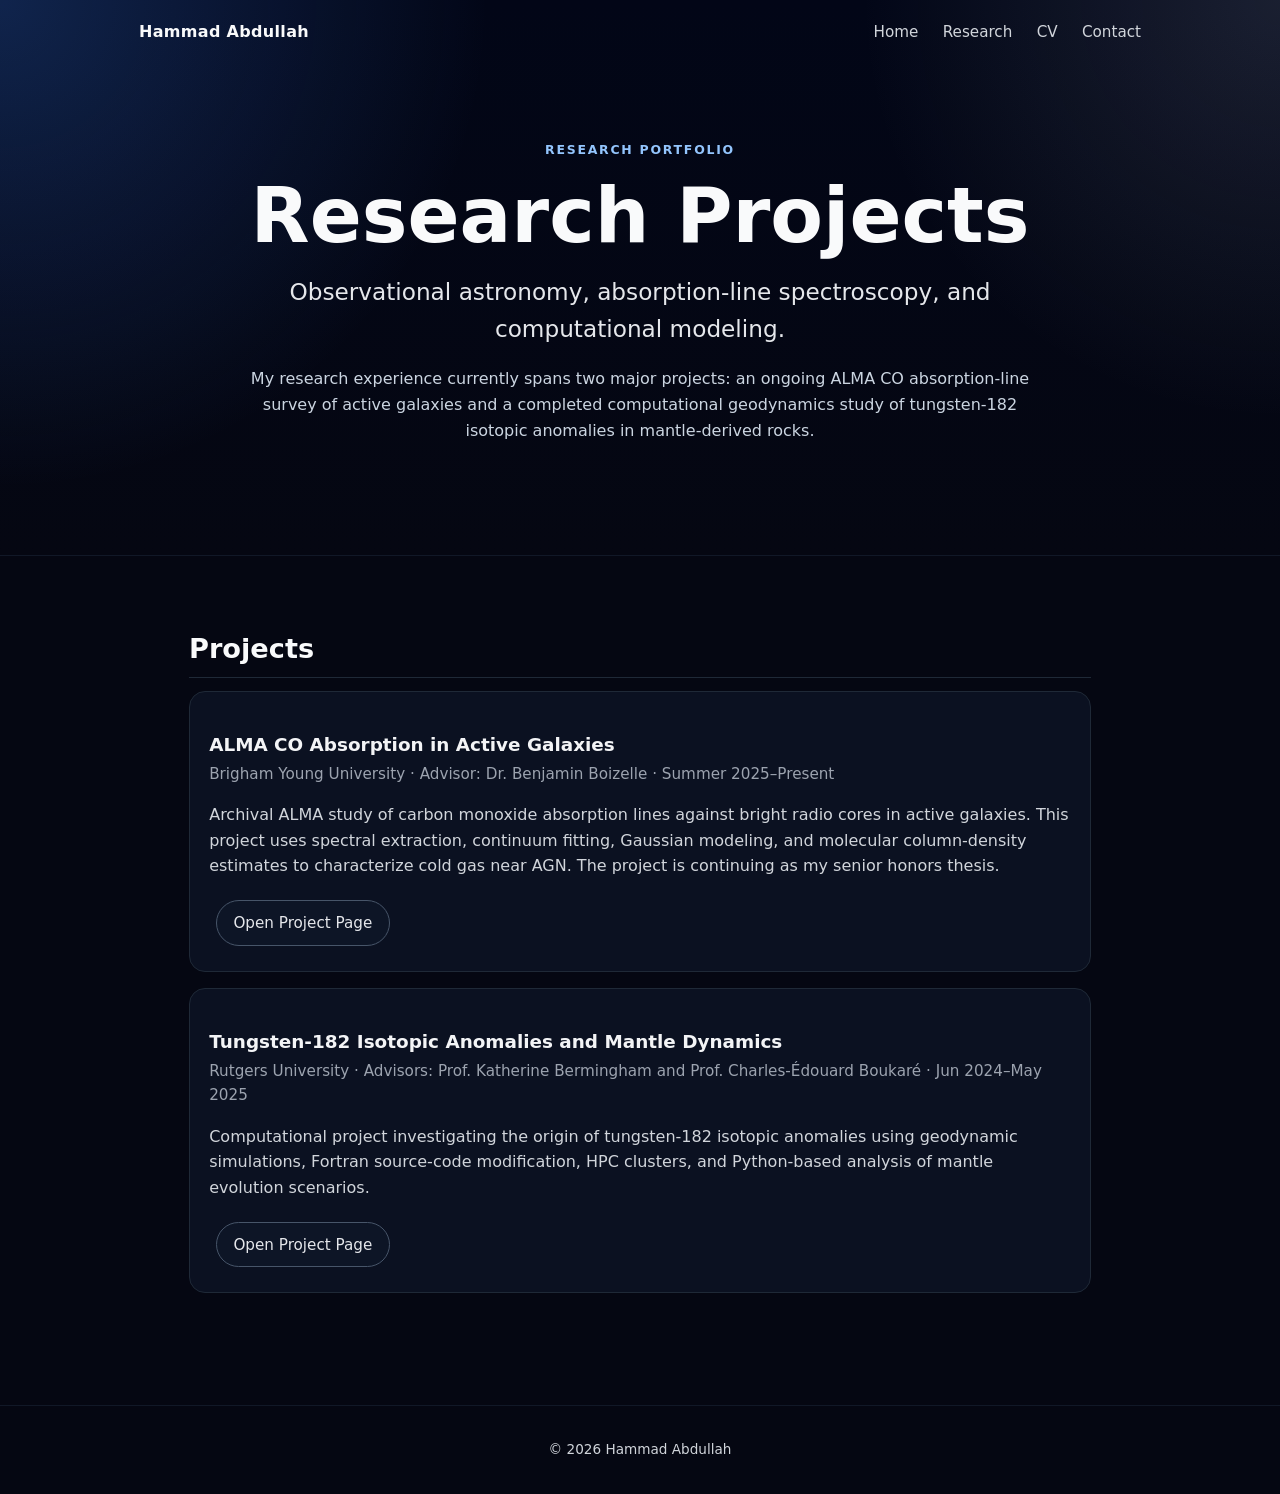
==== research/index.html @ 2f521e20 "Add initial research portfolio HTML structure" ====
<!DOCTYPE html>
<html lang="en">
<head>
  <meta charset="UTF-8">
  <title>Research | Hammad Abdullah</title>
  <meta name="viewport" content="width=device-width, initial-scale=1">
  <link rel="stylesheet" href="../style.css">
</head>

<body>
  <header class="hero">
    <nav class="nav">
      <a href="../index.html" class="nav-name">Hammad Abdullah</a>
      <div class="nav-links">
        <a href="../index.html">Home</a>
        <a href="index.html">Research</a>
        <a href="../cv.pdf" target="_blank">CV</a>
        <a href="../index.html#contact">Contact</a>
      </div>
    </nav>

    <div class="hero-inner">
      <p class="eyebrow">Research Portfolio</p>
      <h1>Research Projects</h1>
      <p class="tagline">
        Observational astronomy, absorption-line spectroscopy, and computational modeling.
      </p>
      <p class="sub">
        My research experience currently spans two major projects: an ongoing ALMA CO absorption-line
        survey of active galaxies and a completed computational geodynamics study of tungsten-182 isotopic
        anomalies in mantle-derived rocks.
      </p>
    </div>
  </header>

  <main class="container">
    <section>
      <h2>Projects</h2>

      <div class="project-grid">
        <div class="project-card">
          <h3>ALMA CO Absorption in Active Galaxies</h3>
          <p class="meta">
            Brigham Young University · Advisor: Dr. Benjamin Boizelle · Summer 2025–Present
          </p>
          <p>
            Archival ALMA study of carbon monoxide absorption lines against bright radio cores in active
            galaxies. This project uses spectral extraction, continuum fitting, Gaussian modeling, and
            molecular column-density estimates to characterize cold gas near AGN. The project is continuing
            as my senior honors thesis.
          </p>
          <a class="button-link" href="alma-absorption.html">Open Project Page</a>
        </div>

        <div class="project-card">
          <h3>Tungsten-182 Isotopic Anomalies and Mantle Dynamics</h3>
          <p class="meta">
            Rutgers University · Advisors: Prof. Katherine Bermingham and Prof. Charles-Édouard Boukaré · Jun 2024–May 2025
          </p>
          <p>
            Computational project investigating the origin of tungsten-182 isotopic anomalies using
            geodynamic simulations, Fortran source-code modification, HPC clusters, and Python-based
            analysis of mantle evolution scenarios.
          </p>
          <a class="button-link" href="tungsten-182.html">Open Project Page</a>
        </div>
      </div>
    </section>
  </main>

  <footer class="footer">
    <p>&copy; <span id="year"></span> Hammad Abdullah</p>
  </footer>

  <script>
    document.getElementById("year").textContent = new Date().getFullYear();
  </script>
</body>
</html>
---- style.css ----
* {
  box-sizing: border-box;
}

html {
  scroll-behavior: smooth;
}

body {
  margin: 0;
  font-family: system-ui, -apple-system, BlinkMacSystemFont, "Segoe UI", sans-serif;
  line-height: 1.6;
  background-color: #050712;
  color: #e5e7eb;
}

a {
  color: #93c5fd;
}

a:hover {
  color: #bfdbfe;
}

.nav {
  max-width: 1050px;
  margin: 0 auto;
  padding: 1.2rem 1.5rem;
  display: flex;
  justify-content: space-between;
  align-items: center;
}

.nav-name {
  color: #f9fafb;
  text-decoration: none;
  font-weight: 700;
  letter-spacing: 0.02em;
}

.nav-links a {
  margin-left: 1.2rem;
  text-decoration: none;
  color: #d1d5db;
  font-size: 0.95rem;
}

.nav-links a:hover {
  color: #ffffff;
}

.hero {
  background:
    radial-gradient(circle at top left, rgba(59, 130, 246, 0.24), transparent 35%),
    radial-gradient(circle at top right, rgba(148, 163, 184, 0.16), transparent 30%),
    linear-gradient(180deg, #020617 0%, #050712 100%);
  border-bottom: 1px solid #111827;
}

.hero-inner {
  max-width: 900px;
  margin: 0 auto;
  padding: 4rem 1.5rem 5rem;
  text-align: center;
}

.eyebrow {
  text-transform: uppercase;
  letter-spacing: 0.14em;
  color: #93c5fd;
  font-size: 0.78rem;
  font-weight: 700;
  margin-bottom: 1rem;
}

.hero h1 {
  font-size: clamp(2.4rem, 6vw, 4.8rem);
  line-height: 1.05;
  margin: 0 0 1rem;
  color: #f9fafb;
}

.tagline {
  font-size: clamp(1.1rem, 2vw, 1.45rem);
  color: #e5e7eb;
  max-width: 850px;
  margin: 0 auto 1.2rem;
}

.sub {
  font-size: 1rem;
  color: #cbd5e1;
  max-width: 800px;
  margin: 0 auto 2rem;
}

.hero-links a,
.button-link {
  display: inline-block;
  margin: 0.35rem 0.4rem;
  padding: 0.6rem 1.05rem;
  border-radius: 999px;
  border: 1px solid #475569;
  text-decoration: none;
  color: #e5e7eb;
  background-color: rgba(15, 23, 42, 0.65);
  font-size: 0.95rem;
}

.hero-links a:hover,
.button-link:hover {
  background-color: #1e293b;
  color: #ffffff;
}

.container {
  max-width: 950px;
  margin: 0 auto;
  padding: 3rem 1.5rem 4rem;
}

section {
  margin-bottom: 3rem;
}

h2 {
  font-size: 1.7rem;
  margin-bottom: 0.8rem;
  border-bottom: 1px solid #1f2937;
  padding-bottom: 0.4rem;
  color: #f9fafb;
}

h3 {
  font-size: 1.15rem;
  margin-top: 1.2rem;
  margin-bottom: 0.35rem;
  color: #f3f4f6;
}

p {
  color: #d1d5db;
}

ul {
  padding-left: 1.2rem;
}

li {
  margin-bottom: 0.35rem;
}

.statement-card {
  border: 1px solid #1f2937;
  border-radius: 18px;
  padding: 1.5rem;
  background: linear-gradient(180deg, rgba(15, 23, 42, 0.95), rgba(15, 23, 42, 0.55));
}

.grid {
  display: grid;
  grid-template-columns: repeat(2, minmax(0, 1fr));
  gap: 1rem;
}

.card,
.project-preview,
.project-card {
  border: 1px solid #1f2937;
  border-radius: 16px;
  padding: 1.2rem;
  background-color: rgba(15, 23, 42, 0.65);
}

.project-preview {
  margin-bottom: 1rem;
}

.project-grid {
  display: grid;
  grid-template-columns: 1fr;
  gap: 1rem;
}

.meta {
  color: #9ca3af;
  font-size: 0.95rem;
  margin-top: -0.2rem;
}

.text-link {
  text-decoration: none;
  font-weight: 700;
}

.skill-list {
  columns: 2;
}

.deliverables {
  list-style: none;
  padding-left: 0;
}

.deliverables li {
  border: 1px solid #1f2937;
  border-radius: 12px;
  padding: 0.75rem 0.9rem;
  margin-bottom: 0.6rem;
  background-color: rgba(15, 23, 42, 0.5);
}

.footer {
  text-align: center;
  padding: 1.2rem 0;
  font-size: 0.85rem;
  color: #6b7280;
  border-top: 1px solid #111827;
}

@media (max-width: 700px) {
  .nav {
    flex-direction: column;
    gap: 0.8rem;
  }

  .nav-links a {
    margin: 0 0.5rem;
  }

  .hero-inner {
    padding: 3rem 1.2rem 4rem;
  }

  .grid {
    grid-template-columns: 1fr;
  }

  .skill-list {
    columns: 1;
  }
}
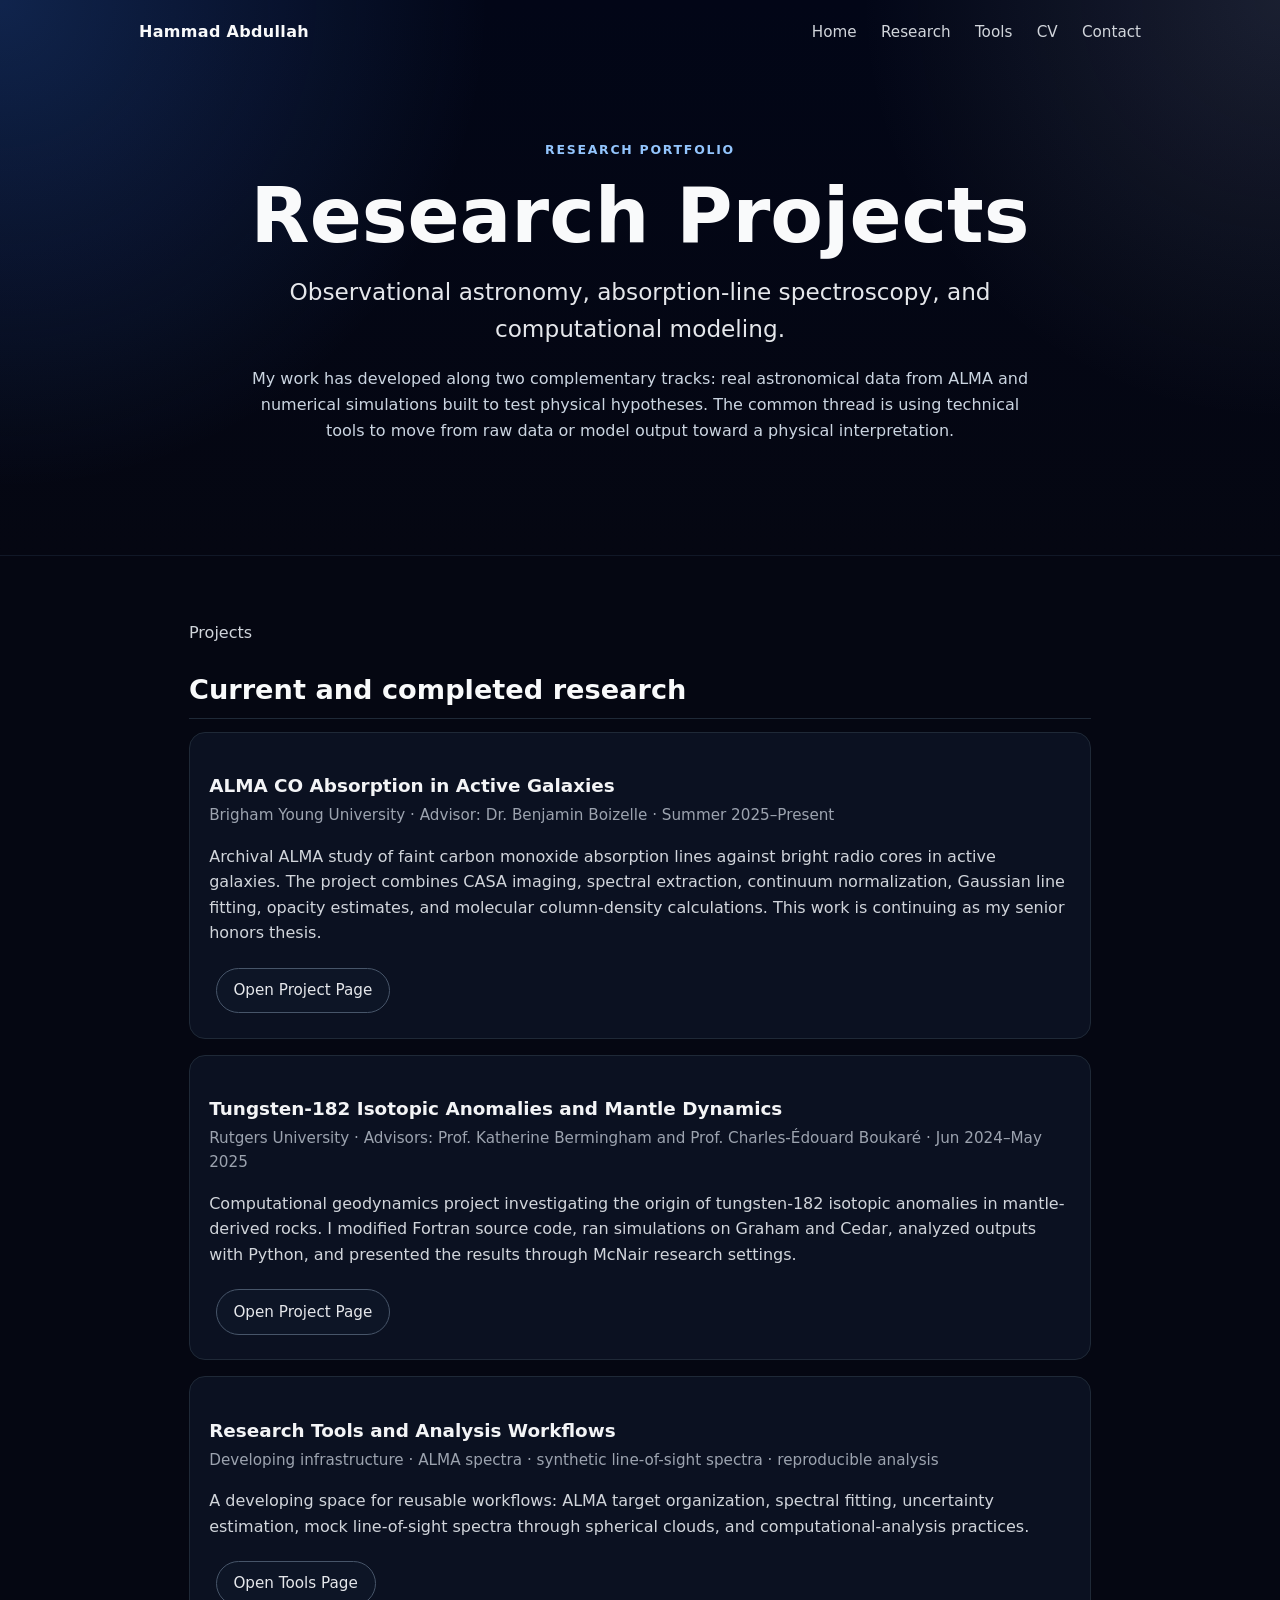
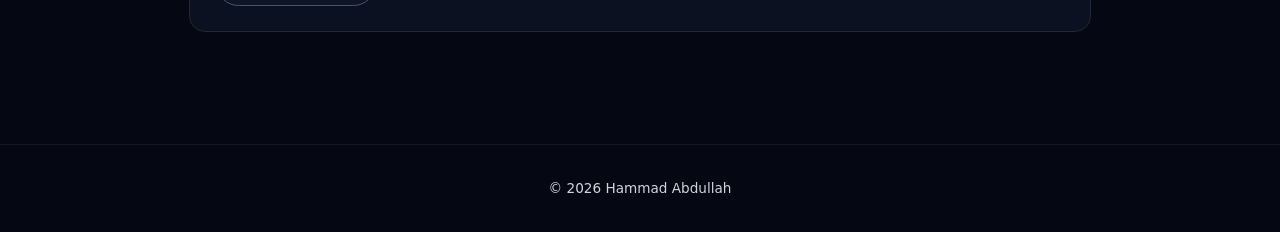
==== commit eb9088bd: "Add files via upload" ====
--- a/research/index.html
+++ b/research/index.html
@@ -4,6 +4,7 @@
   <meta charset="UTF-8">
   <title>Research | Hammad Abdullah</title>
   <meta name="viewport" content="width=device-width, initial-scale=1">
+  <meta name="description" content="Research projects by Hammad Abdullah in ALMA CO absorption, active galaxies, tungsten-182 mantle dynamics, and numerical modeling.">
   <link rel="stylesheet" href="../style.css">
 </head>
 
@@ -14,6 +15,7 @@
       <div class="nav-links">
         <a href="../index.html">Home</a>
         <a href="index.html">Research</a>
+        <a href="tools.html">Tools</a>
         <a href="../cv.pdf" target="_blank">CV</a>
         <a href="../index.html#contact">Contact</a>
       </div>
@@ -26,43 +28,67 @@
         Observational astronomy, absorption-line spectroscopy, and computational modeling.
       </p>
       <p class="sub">
-        My research experience currently spans two major projects: an ongoing ALMA CO absorption-line
-        survey of active galaxies and a completed computational geodynamics study of tungsten-182 isotopic
-        anomalies in mantle-derived rocks.
+        My work has developed along two complementary tracks: real astronomical data from ALMA and numerical simulations
+        built to test physical hypotheses. The common thread is using technical tools to move from raw data or model output
+        toward a physical interpretation.
       </p>
     </div>
   </header>
 
   <main class="container">
     <section>
-      <h2>Projects</h2>
+      <p class="section-kicker">Projects</p>
+      <h2>Current and completed research</h2>
 
       <div class="project-grid">
         <div class="project-card">
-          <h3>ALMA CO Absorption in Active Galaxies</h3>
-          <p class="meta">
-            Brigham Young University · Advisor: Dr. Benjamin Boizelle · Summer 2025–Present
-          </p>
-          <p>
-            Archival ALMA study of carbon monoxide absorption lines against bright radio cores in active
-            galaxies. This project uses spectral extraction, continuum fitting, Gaussian modeling, and
-            molecular column-density estimates to characterize cold gas near AGN. The project is continuing
-            as my senior honors thesis.
-          </p>
-          <a class="button-link" href="alma-absorption.html">Open Project Page</a>
+          <div>
+            <h3>ALMA CO Absorption in Active Galaxies</h3>
+            <p class="meta">
+              Brigham Young University · Advisor: Dr. Benjamin Boizelle · Summer 2025–Present
+            </p>
+            <p>
+              Archival ALMA study of faint carbon monoxide absorption lines against bright radio cores in active galaxies.
+              The project combines CASA imaging, spectral extraction, continuum normalization, Gaussian line fitting,
+              opacity estimates, and molecular column-density calculations. This work is continuing as my senior honors thesis.
+            </p>
+          </div>
+          <div class="project-actions">
+            <a class="button-link" href="alma-absorption.html">Open Project Page</a>
+          </div>
         </div>
 
         <div class="project-card">
-          <h3>Tungsten-182 Isotopic Anomalies and Mantle Dynamics</h3>
-          <p class="meta">
-            Rutgers University · Advisors: Prof. Katherine Bermingham and Prof. Charles-Édouard Boukaré · Jun 2024–May 2025
-          </p>
-          <p>
-            Computational project investigating the origin of tungsten-182 isotopic anomalies using
-            geodynamic simulations, Fortran source-code modification, HPC clusters, and Python-based
-            analysis of mantle evolution scenarios.
-          </p>
-          <a class="button-link" href="tungsten-182.html">Open Project Page</a>
+          <div>
+            <h3>Tungsten-182 Isotopic Anomalies and Mantle Dynamics</h3>
+            <p class="meta">
+              Rutgers University · Advisors: Prof. Katherine Bermingham and Prof. Charles-Édouard Boukaré · Jun 2024–May 2025
+            </p>
+            <p>
+              Computational geodynamics project investigating the origin of tungsten-182 isotopic anomalies in mantle-derived rocks.
+              I modified Fortran source code, ran simulations on Graham and Cedar, analyzed outputs with Python, and presented
+              the results through McNair research settings.
+            </p>
+          </div>
+          <div class="project-actions">
+            <a class="button-link" href="tungsten-182.html">Open Project Page</a>
+          </div>
+        </div>
+
+        <div class="project-card">
+          <div>
+            <h3>Research Tools and Analysis Workflows</h3>
+            <p class="meta">
+              Developing infrastructure · ALMA spectra · synthetic line-of-sight spectra · reproducible analysis
+            </p>
+            <p>
+              A developing space for reusable workflows: ALMA target organization, spectral fitting, uncertainty estimation,
+              mock line-of-sight spectra through spherical clouds, and computational-analysis practices.
+            </p>
+          </div>
+          <div class="project-actions">
+            <a class="button-link" href="tools.html">Open Tools Page</a>
+          </div>
         </div>
       </div>
     </section>
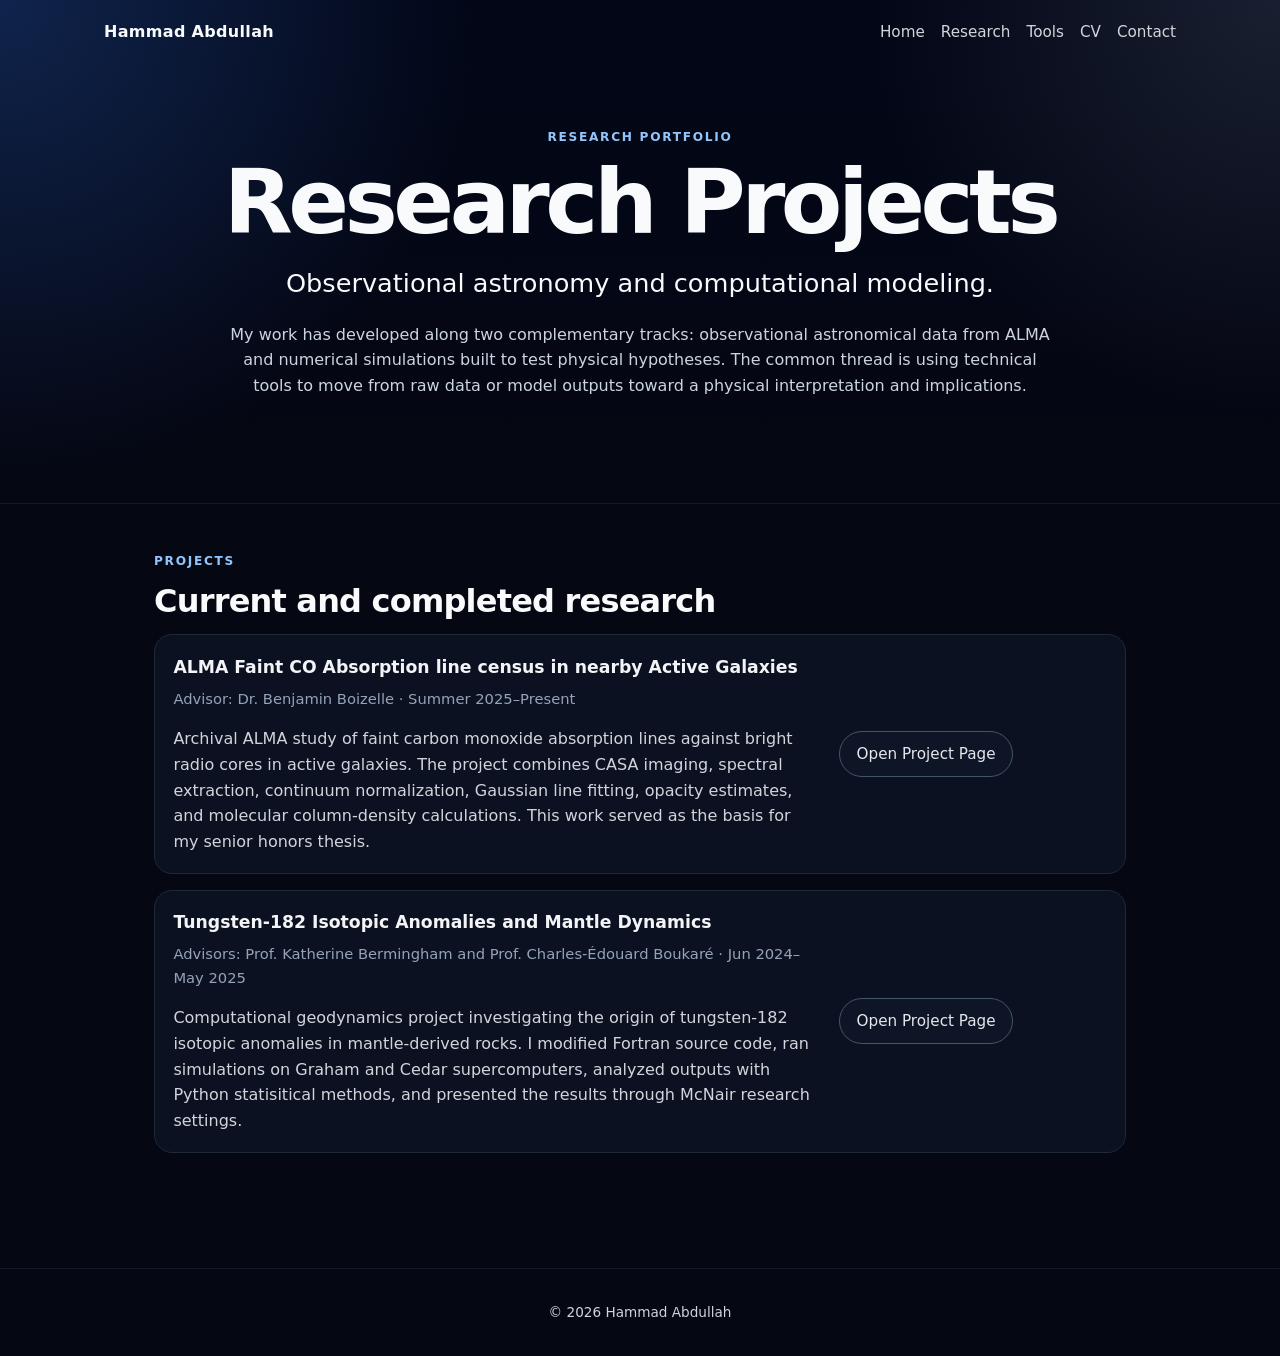
==== commit 995fce6c: "Revise research project details in index.html Updated project descriptions and titles for clarity an" ====
--- a/research/index.html
+++ b/research/index.html
@@ -25,12 +25,12 @@
       <p class="eyebrow">Research Portfolio</p>
       <h1>Research Projects</h1>
       <p class="tagline">
-        Observational astronomy, absorption-line spectroscopy, and computational modeling.
+        Observational astronomy and computational modeling.
       </p>
       <p class="sub">
-        My work has developed along two complementary tracks: real astronomical data from ALMA and numerical simulations
-        built to test physical hypotheses. The common thread is using technical tools to move from raw data or model output
-        toward a physical interpretation.
+        My work has developed along two complementary tracks: observational astronomical data from ALMA and numerical simulations
+        built to test physical hypotheses. The common thread is using technical tools to move from raw data or model outputs
+        toward a physical interpretation and implications.
       </p>
     </div>
   </header>
@@ -43,14 +43,14 @@
       <div class="project-grid">
         <div class="project-card">
           <div>
-            <h3>ALMA CO Absorption in Active Galaxies</h3>
+            <h3>ALMA Faint CO Absorption line census in nearby Active Galaxies</h3>
             <p class="meta">
-              Brigham Young University · Advisor: Dr. Benjamin Boizelle · Summer 2025–Present
+              Advisor: Dr. Benjamin Boizelle · Summer 2025–Present
             </p>
             <p>
               Archival ALMA study of faint carbon monoxide absorption lines against bright radio cores in active galaxies.
               The project combines CASA imaging, spectral extraction, continuum normalization, Gaussian line fitting,
-              opacity estimates, and molecular column-density calculations. This work is continuing as my senior honors thesis.
+              opacity estimates, and molecular column-density calculations. This work served as the basis for my senior honors thesis. 
             </p>
           </div>
           <div class="project-actions">
@@ -62,11 +62,11 @@
           <div>
             <h3>Tungsten-182 Isotopic Anomalies and Mantle Dynamics</h3>
             <p class="meta">
-              Rutgers University · Advisors: Prof. Katherine Bermingham and Prof. Charles-Édouard Boukaré · Jun 2024–May 2025
+              Advisors: Prof. Katherine Bermingham and Prof. Charles-Édouard Boukaré · Jun 2024–May 2025
             </p>
             <p>
               Computational geodynamics project investigating the origin of tungsten-182 isotopic anomalies in mantle-derived rocks.
-              I modified Fortran source code, ran simulations on Graham and Cedar, analyzed outputs with Python, and presented
+              I modified Fortran source code, ran simulations on Graham and Cedar supercomputers, analyzed outputs with Python statisitical methods, and presented
               the results through McNair research settings.
             </p>
           </div>
@@ -75,21 +75,6 @@
           </div>
         </div>
 
-        <div class="project-card">
-          <div>
-            <h3>Research Tools and Analysis Workflows</h3>
-            <p class="meta">
-              Developing infrastructure · ALMA spectra · synthetic line-of-sight spectra · reproducible analysis
-            </p>
-            <p>
-              A developing space for reusable workflows: ALMA target organization, spectral fitting, uncertainty estimation,
-              mock line-of-sight spectra through spherical clouds, and computational-analysis practices.
-            </p>
-          </div>
-          <div class="project-actions">
-            <a class="button-link" href="tools.html">Open Tools Page</a>
-          </div>
-        </div>
       </div>
     </section>
   </main>
--- a/style.css
+++ b/style.css
@@ -4,18 +4,34 @@
 
 html {
   scroll-behavior: smooth;
+}
+
+:root {
+  --bg: #050712;
+  --panel: rgba(15, 23, 42, 0.68);
+  --panel-strong: rgba(15, 23, 42, 0.92);
+  --border: #1f2937;
+  --border-bright: #334155;
+  --text: #e5e7eb;
+  --muted: #cbd5e1;
+  --faint: #94a3b8;
+  --accent: #93c5fd;
+  --accent-soft: rgba(147, 197, 253, 0.12);
 }
 
 body {
   margin: 0;
   font-family: system-ui, -apple-system, BlinkMacSystemFont, "Segoe UI", sans-serif;
   line-height: 1.6;
-  background-color: #050712;
-  color: #e5e7eb;
+  background:
+    radial-gradient(circle at top left, rgba(37, 99, 235, 0.12), transparent 28rem),
+    radial-gradient(circle at top right, rgba(125, 211, 252, 0.08), transparent 28rem),
+    var(--bg);
+  color: var(--text);
 }
 
 a {
-  color: #93c5fd;
+  color: var(--accent);
 }
 
 a:hover {
@@ -23,7 +39,7 @@
 }
 
 .nav {
-  max-width: 1050px;
+  max-width: 1120px;
   margin: 0 auto;
   padding: 1.2rem 1.5rem;
   display: flex;
@@ -34,12 +50,17 @@
 .nav-name {
   color: #f9fafb;
   text-decoration: none;
-  font-weight: 700;
+  font-weight: 750;
   letter-spacing: 0.02em;
 }
 
+.nav-links {
+  display: flex;
+  align-items: center;
+  gap: 1rem;
+}
+
 .nav-links a {
-  margin-left: 1.2rem;
   text-decoration: none;
   color: #d1d5db;
   font-size: 0.95rem;
@@ -58,39 +79,41 @@
 }
 
 .hero-inner {
-  max-width: 900px;
+  max-width: 930px;
   margin: 0 auto;
-  padding: 4rem 1.5rem 5rem;
+  padding: 4rem 1.5rem 4.5rem;
   text-align: center;
 }
 
-.eyebrow {
+.eyebrow,
+.section-kicker {
   text-transform: uppercase;
   letter-spacing: 0.14em;
-  color: #93c5fd;
-  font-size: 0.78rem;
-  font-weight: 700;
-  margin-bottom: 1rem;
+  color: var(--accent);
+  font-size: 0.76rem;
+  font-weight: 800;
+  margin: 0 0 0.75rem;
 }
 
 .hero h1 {
-  font-size: clamp(2.4rem, 6vw, 4.8rem);
-  line-height: 1.05;
+  font-size: clamp(2.7rem, 7vw, 5.6rem);
+  line-height: 0.98;
   margin: 0 0 1rem;
   color: #f9fafb;
+  letter-spacing: -0.05em;
 }
 
 .tagline {
-  font-size: clamp(1.1rem, 2vw, 1.45rem);
-  color: #e5e7eb;
-  max-width: 850px;
-  margin: 0 auto 1.2rem;
+  font-size: clamp(1.15rem, 2.2vw, 1.6rem);
+  color: #f8fafc;
+  max-width: 880px;
+  margin: 0 auto 1.1rem;
 }
 
 .sub {
   font-size: 1rem;
-  color: #cbd5e1;
-  max-width: 800px;
+  color: var(--muted);
+  max-width: 830px;
   margin: 0 auto 2rem;
 }
 
@@ -98,12 +121,12 @@
 .button-link {
   display: inline-block;
   margin: 0.35rem 0.4rem;
-  padding: 0.6rem 1.05rem;
+  padding: 0.62rem 1.05rem;
   border-radius: 999px;
   border: 1px solid #475569;
   text-decoration: none;
   color: #e5e7eb;
-  background-color: rgba(15, 23, 42, 0.65);
+  background-color: rgba(15, 23, 42, 0.72);
   font-size: 0.95rem;
 }
 
@@ -114,27 +137,26 @@
 }
 
 .container {
-  max-width: 950px;
+  max-width: 1020px;
   margin: 0 auto;
   padding: 3rem 1.5rem 4rem;
 }
 
 section {
-  margin-bottom: 3rem;
+  margin-bottom: 3.2rem;
 }
 
 h2 {
-  font-size: 1.7rem;
-  margin-bottom: 0.8rem;
-  border-bottom: 1px solid #1f2937;
-  padding-bottom: 0.4rem;
+  font-size: clamp(1.55rem, 3vw, 2rem);
+  line-height: 1.15;
+  margin: 0 0 0.9rem;
   color: #f9fafb;
+  letter-spacing: -0.025em;
 }
 
 h3 {
-  font-size: 1.15rem;
-  margin-top: 1.2rem;
-  margin-bottom: 0.35rem;
+  font-size: 1.08rem;
+  margin: 0 0 0.35rem;
   color: #f3f4f6;
 }
 
@@ -147,14 +169,51 @@
 }
 
 li {
+  margin-bottom: 0.45rem;
+}
+
+.quick-panel {
+  display: grid;
+  grid-template-columns: repeat(4, 1fr);
+  border: 1px solid var(--border);
+  border-radius: 20px;
+  overflow: hidden;
+  background-color: rgba(15, 23, 42, 0.42);
+}
+
+.quick-item {
+  padding: 1rem;
+  border-right: 1px solid var(--border);
+}
+
+.quick-item:last-child {
+  border-right: 0;
+}
+
+.quick-label {
+  display: block;
+  color: var(--faint);
+  font-size: 0.75rem;
+  text-transform: uppercase;
+  letter-spacing: 0.09em;
   margin-bottom: 0.35rem;
 }
 
-.statement-card {
-  border: 1px solid #1f2937;
-  border-radius: 18px;
+.quick-item strong {
+  display: block;
+  color: #f8fafc;
+  line-height: 1.35;
+  font-size: 0.95rem;
+}
+
+.statement-card,
+.contact-card {
+  border: 1px solid var(--border-bright);
+  border-radius: 22px;
   padding: 1.5rem;
-  background: linear-gradient(180deg, rgba(15, 23, 42, 0.95), rgba(15, 23, 42, 0.55));
+  background:
+    linear-gradient(180deg, rgba(15, 23, 42, 0.96), rgba(15, 23, 42, 0.62)),
+    radial-gradient(circle at top right, rgba(147, 197, 253, 0.10), transparent 45%);
 }
 
 .grid {
@@ -164,16 +223,100 @@
 }
 
 .card,
-.project-preview,
-.project-card {
-  border: 1px solid #1f2937;
-  border-radius: 16px;
-  padding: 1.2rem;
-  background-color: rgba(15, 23, 42, 0.65);
-}
-
-.project-preview {
-  margin-bottom: 1rem;
+.project-card,
+.arc-step,
+.output-card,
+.media-placeholder,
+.tool-card,
+.snapshot-card {
+  border: 1px solid var(--border);
+  border-radius: 18px;
+  padding: 1.15rem;
+  background-color: var(--panel);
+}
+
+.card p,
+.project-card p,
+.arc-step p,
+.tool-card p,
+.snapshot-card p {
+  margin-bottom: 0;
+}
+
+.arc-grid {
+  display: grid;
+  grid-template-columns: repeat(4, 1fr);
+  gap: 0.85rem;
+}
+
+.arc-step span {
+  display: inline-block;
+  color: var(--accent);
+  font-weight: 800;
+  font-size: 0.82rem;
+  margin-bottom: 0.65rem;
+}
+
+.output-grid {
+  display: grid;
+  grid-template-columns: repeat(3, 1fr);
+  gap: 1rem;
+}
+
+.output-card {
+  display: block;
+  text-decoration: none;
+  color: var(--text);
+}
+
+.output-card span {
+  display: block;
+  color: var(--accent);
+  text-transform: uppercase;
+  letter-spacing: 0.1em;
+  font-size: 0.72rem;
+  font-weight: 800;
+  margin-bottom: 0.45rem;
+}
+
+.output-card strong {
+  display: block;
+  color: #f9fafb;
+  margin-bottom: 0.35rem;
+}
+
+.output-card p {
+  margin: 0;
+  color: var(--muted);
+}
+
+.output-card:hover {
+  border-color: #475569;
+  background-color: rgba(30, 41, 59, 0.74);
+}
+
+.split-section {
+  display: grid;
+  grid-template-columns: 0.8fr 1.2fr;
+  gap: 2rem;
+  align-items: start;
+}
+
+.pill-list {
+  display: flex;
+  flex-wrap: wrap;
+  gap: 0.6rem;
+}
+
+.pill-list span,
+.tag {
+  display: inline-block;
+  border: 1px solid var(--border);
+  background-color: rgba(15, 23, 42, 0.72);
+  border-radius: 999px;
+  padding: 0.45rem 0.7rem;
+  color: #dbeafe;
+  font-size: 0.9rem;
 }
 
 .project-grid {
@@ -182,19 +325,53 @@
   gap: 1rem;
 }
 
+.project-card {
+  display: grid;
+  grid-template-columns: 1.4fr 0.6fr;
+  gap: 1.2rem;
+  align-items: center;
+}
+
 .meta {
-  color: #9ca3af;
-  font-size: 0.95rem;
-  margin-top: -0.2rem;
+  color: var(--faint);
+  font-size: 0.92rem;
+  margin: 0.1rem 0 0.8rem;
+}
+
+.project-actions {
+  display: flex;
+  flex-wrap: wrap;
+  gap: 0.5rem;
 }
 
 .text-link {
   text-decoration: none;
-  font-weight: 700;
-}
-
-.skill-list {
-  columns: 2;
+  font-weight: 750;
+}
+
+.snapshot-grid {
+  display: grid;
+  grid-template-columns: repeat(4, 1fr);
+  gap: 0.8rem;
+}
+
+.snapshot-card span {
+  display: block;
+  color: var(--faint);
+  font-size: 0.74rem;
+  text-transform: uppercase;
+  letter-spacing: 0.09em;
+  margin-bottom: 0.25rem;
+}
+
+.snapshot-card strong {
+  color: #f8fafc;
+}
+
+.two-column {
+  display: grid;
+  grid-template-columns: 1fr 1fr;
+  gap: 1.2rem;
 }
 
 .deliverables {
@@ -203,11 +380,39 @@
 }
 
 .deliverables li {
-  border: 1px solid #1f2937;
-  border-radius: 12px;
-  padding: 0.75rem 0.9rem;
-  margin-bottom: 0.6rem;
-  background-color: rgba(15, 23, 42, 0.5);
+  border: 1px solid var(--border);
+  border-radius: 14px;
+  padding: 0.85rem 0.95rem;
+  margin-bottom: 0.65rem;
+  background-color: rgba(15, 23, 42, 0.52);
+}
+
+.media-grid {
+  display: grid;
+  grid-template-columns: repeat(2, 1fr);
+  gap: 0.85rem;
+}
+
+.media-placeholder {
+  min-height: 160px;
+  display: flex;
+  flex-direction: column;
+  justify-content: center;
+  border-style: dashed;
+}
+
+.media-placeholder span {
+  color: var(--accent);
+  font-weight: 800;
+  text-transform: uppercase;
+  font-size: 0.75rem;
+  letter-spacing: 0.11em;
+  margin-bottom: 0.4rem;
+}
+
+.media-placeholder p {
+  margin: 0;
+  color: var(--faint);
 }
 
 .footer {
@@ -218,25 +423,210 @@
   border-top: 1px solid #111827;
 }
 
+@media (max-width: 900px) {
+  .quick-panel,
+  .arc-grid,
+  .output-grid,
+  .snapshot-grid {
+    grid-template-columns: repeat(2, 1fr);
+  }
+
+  .quick-item:nth-child(2) {
+    border-right: 0;
+  }
+
+  .quick-item {
+    border-bottom: 1px solid var(--border);
+  }
+
+  .quick-item:nth-child(3),
+  .quick-item:nth-child(4) {
+    border-bottom: 0;
+  }
+
+  .project-card,
+  .split-section,
+  .two-column {
+    grid-template-columns: 1fr;
+  }
+}
+
 @media (max-width: 700px) {
   .nav {
     flex-direction: column;
     gap: 0.8rem;
   }
 
-  .nav-links a {
-    margin: 0 0.5rem;
+  .nav-links {
+    flex-wrap: wrap;
+    justify-content: center;
   }
 
   .hero-inner {
     padding: 3rem 1.2rem 4rem;
   }
 
-  .grid {
+  .grid,
+  .quick-panel,
+  .arc-grid,
+  .output-grid,
+  .snapshot-grid,
+  .media-grid {
     grid-template-columns: 1fr;
   }
 
-  .skill-list {
-    columns: 1;
-  }
-}
+  .quick-item {
+    border-right: 0;
+    border-bottom: 1px solid var(--border);
+  }
+
+  .quick-item:last-child {
+    border-bottom: 0;
+  }
+}
+
+.compact-hero .hero-inner {
+  padding: 2.5rem 1.5rem 3rem;
+}
+
+.pdf-container {
+  max-width: 1100px;
+  height: 85vh;
+  margin: 0 auto;
+  padding: 1rem;
+}
+
+.pdf-container iframe {
+  width: 100%;
+  height: 100%;
+  border: 1px solid #1f2937;
+  border-radius: 16px;
+  background-color: #111827;
+}
+
+/* Accessibility */
+
+.skip-link {
+  position: absolute;
+  left: -999px;
+  top: 0;
+  background-color: #111827;
+  color: #f9fafb;
+  padding: 0.75rem 1rem;
+  border-radius: 10px;
+  z-index: 1000;
+}
+
+.skip-link:focus {
+  left: 1rem;
+  top: 1rem;
+}
+
+
+/* Research output list */
+
+.output-list {
+  list-style: none;
+  padding-left: 0;
+  margin-top: 1rem;
+}
+
+.output-list li {
+  border: 1px solid var(--border);
+  border-radius: 14px;
+  padding: 0.95rem 1rem;
+  margin-bottom: 0.75rem;
+  background-color: rgba(15, 23, 42, 0.55);
+}
+
+.output-list strong {
+  color: #f9fafb;
+}
+
+.output-list a {
+  font-weight: 700;
+  text-decoration: none;
+}
+
+
+/* Grouped skill section */
+
+.skill-groups {
+  display: grid;
+  grid-template-columns: repeat(3, minmax(0, 1fr));
+  gap: 1rem;
+  margin-top: 1rem;
+}
+
+.skill-group {
+  border: 1px solid var(--border);
+  border-radius: 16px;
+  padding: 1rem;
+  background-color: rgba(15, 23, 42, 0.65);
+}
+
+.skill-group h3 {
+  margin-top: 0;
+  margin-bottom: 0.45rem;
+  color: #f9fafb;
+}
+
+.skill-group p {
+  margin-bottom: 0;
+  color: var(--muted);
+}
+
+
+/* Make statement cards easier to scan */
+
+.statement-card h2,
+.contact-card h2 {
+  max-width: 820px;
+}
+
+.statement-card p:last-child,
+.contact-card p:last-child {
+  margin-bottom: 0;
+}
+
+
+/* Better quick-panel behavior */
+
+.quick-panel {
+  margin-bottom: 3.2rem;
+}
+
+.quick-item strong {
+  font-size: 0.93rem;
+}
+
+
+/* CV viewer page */
+
+.cv-contact {
+  max-width: 1100px;
+  margin: 1rem auto 3rem;
+}
+
+
+/* Responsive additions */
+
+@media (max-width: 900px) {
+  .skill-groups {
+    grid-template-columns: 1fr;
+  }
+}
+
+@media (max-width: 700px) {
+  .tagline {
+    font-size: 1.05rem;
+  }
+
+  .tagline + .tagline {
+    font-size: 1rem;
+  }
+
+  .output-list li {
+    padding: 0.85rem;
+  }
+}
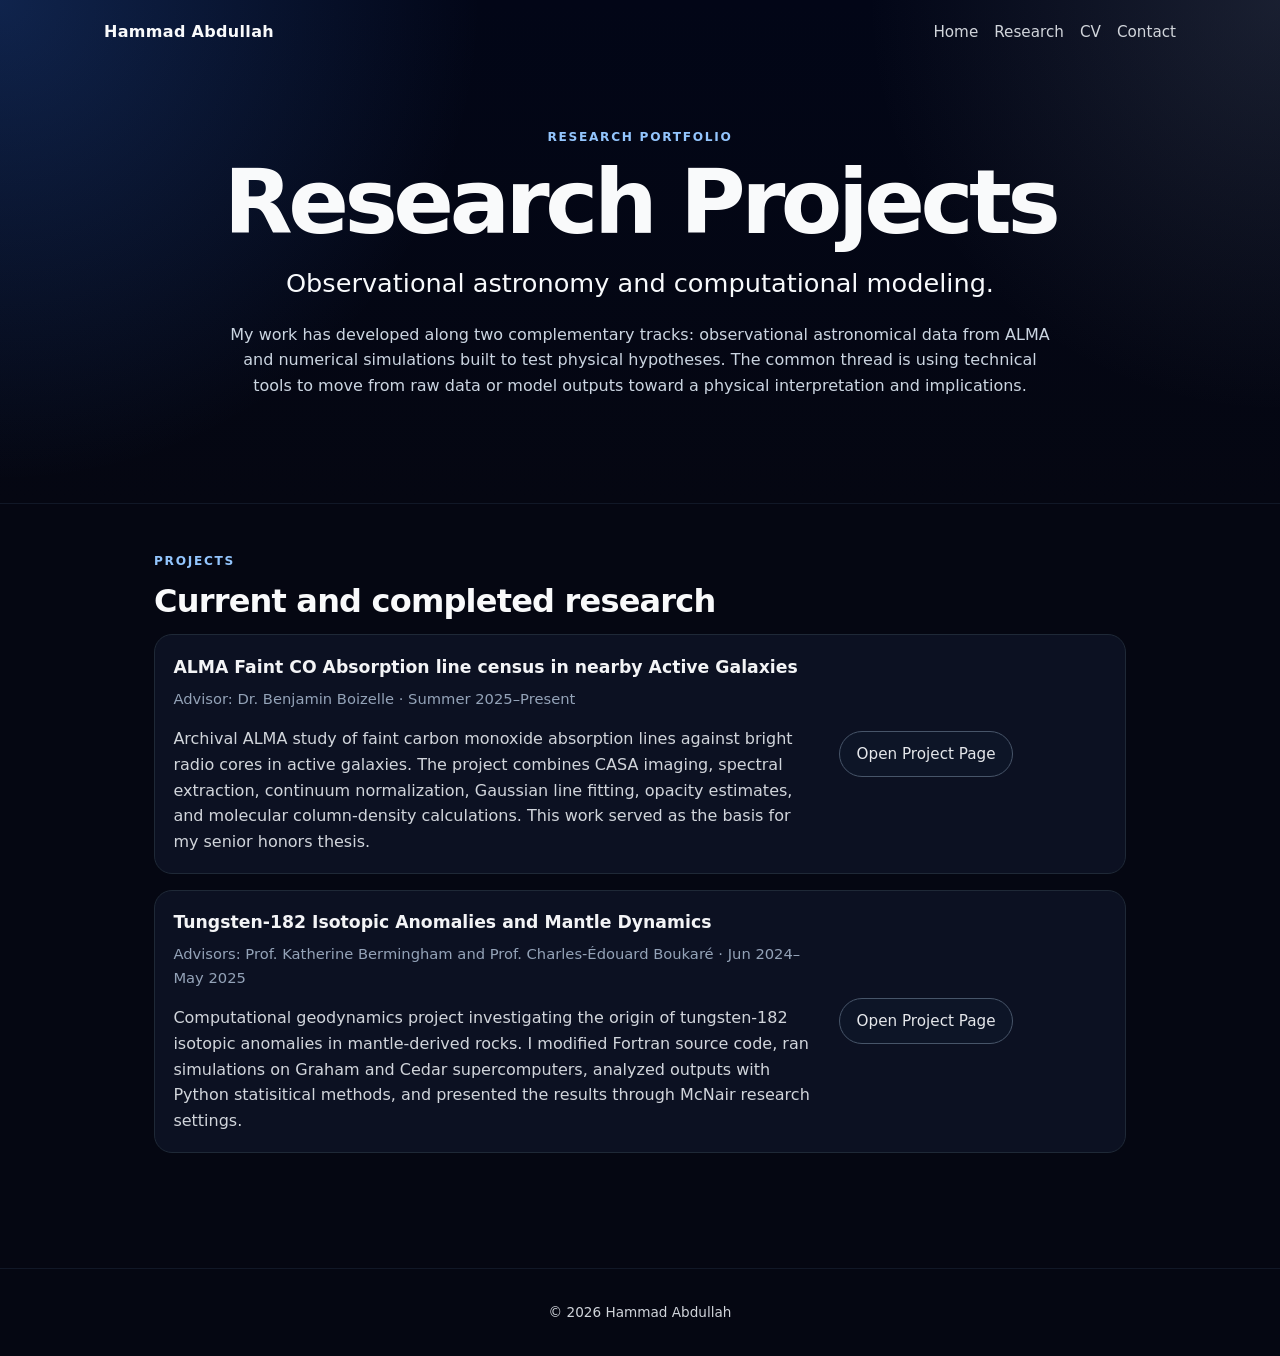
==== commit 335404c4: "Update CV link to point to cv.html" ====
--- a/research/index.html
+++ b/research/index.html
@@ -15,8 +15,7 @@
       <div class="nav-links">
         <a href="../index.html">Home</a>
         <a href="index.html">Research</a>
-        <a href="tools.html">Tools</a>
-        <a href="../cv.pdf" target="_blank">CV</a>
+        <a href="../cv.html" target="_blank" rel="noopener noreferrer">CV</a>
         <a href="../index.html#contact">Contact</a>
       </div>
     </nav>
